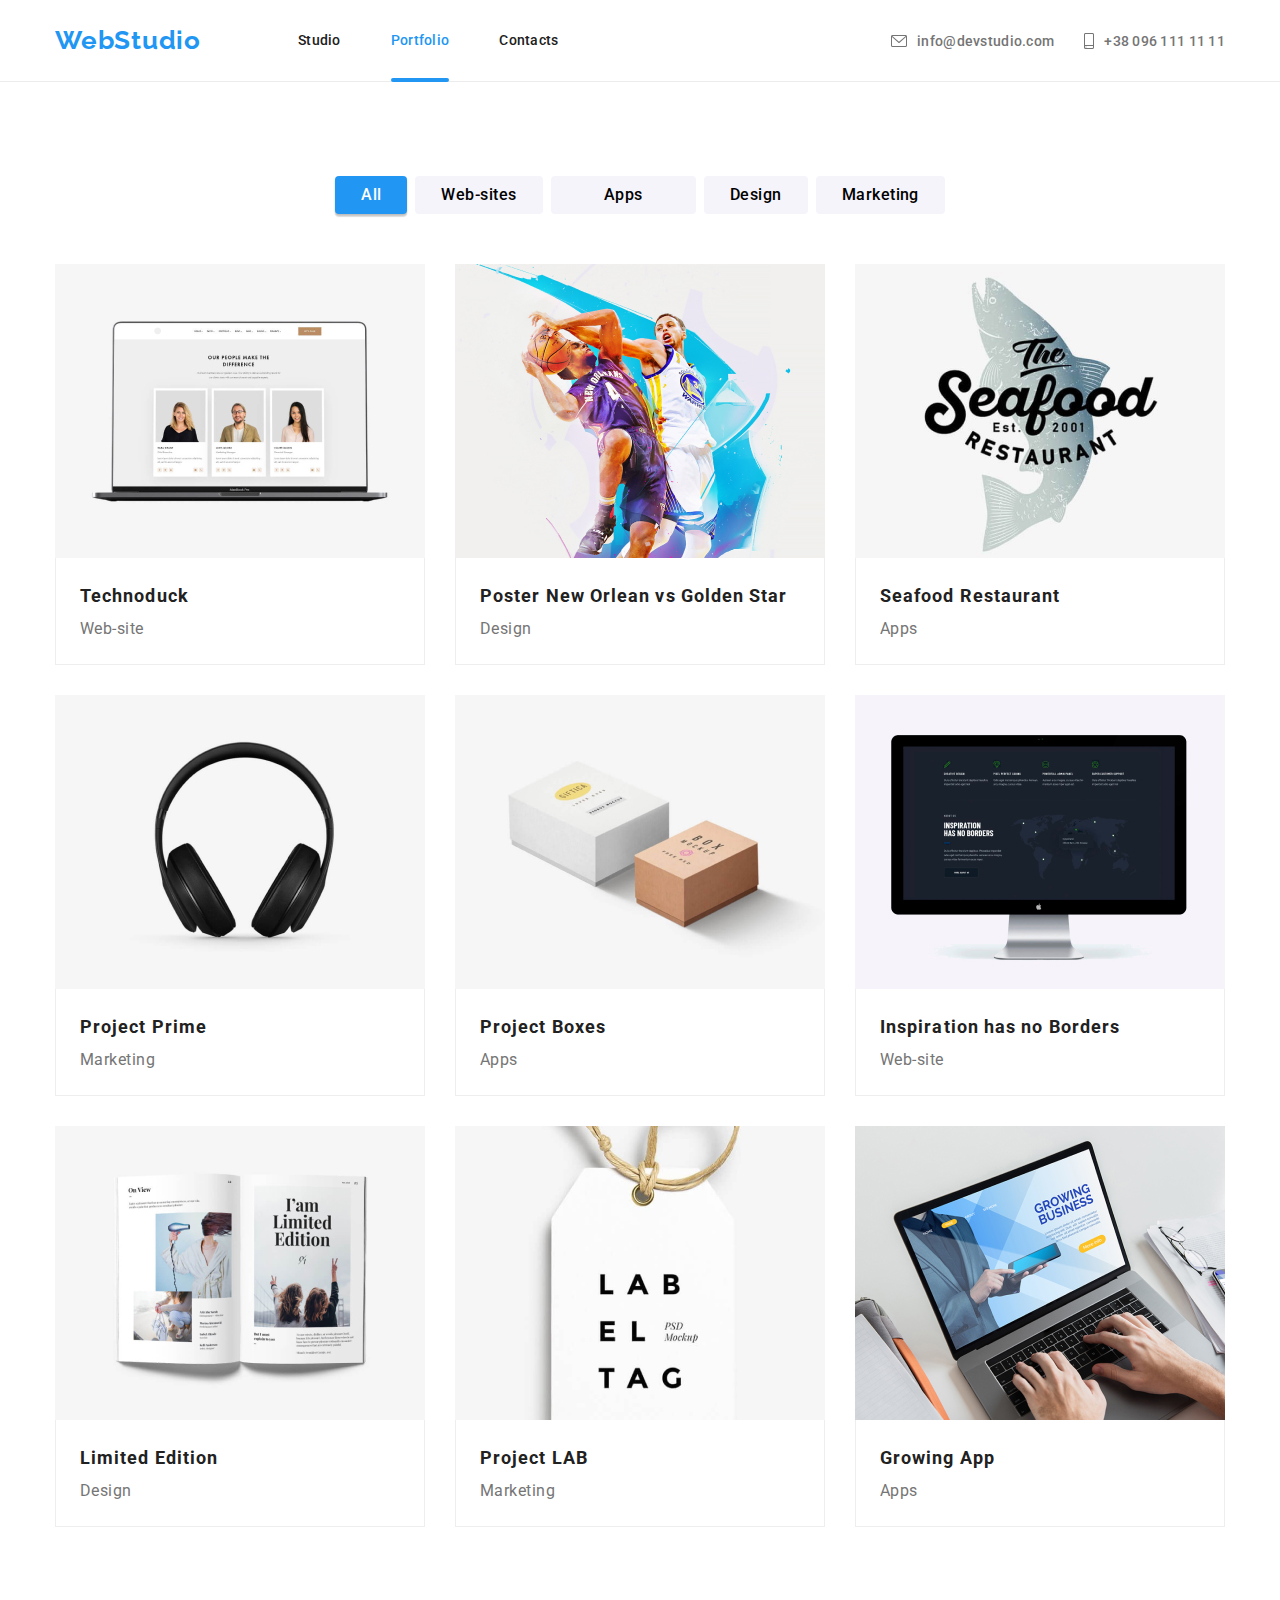
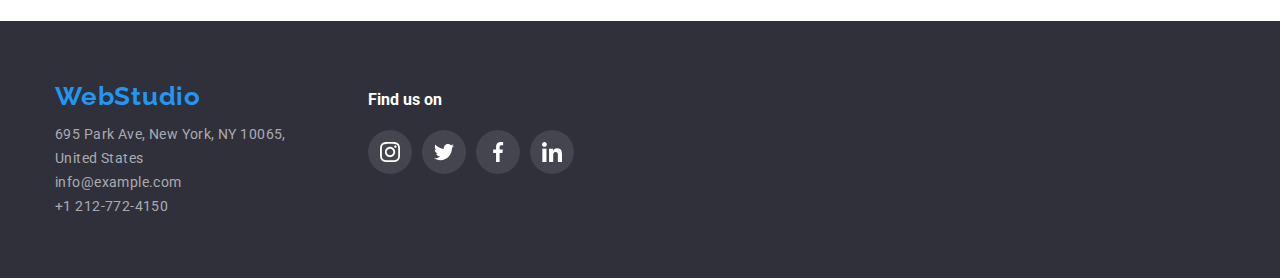
==== portfolio.html @ 7a15b4e9 "first commit for HW5" ====
<!DOCTYPE html>
<html lang="en">
  <head>
    <meta charset="UTF-8" />
    <meta http-equiv="X-UA-Compatible" content="IE=edge" />
    <meta name="viewport" content="width=device-width, initial-scale=1.0" />
    <link
      rel="stylesheet"
      href="https://cdnjs.cloudflare.com/ajax/libs/modern-normalize/1.0.0/modern-normalize.min.css"
    />
    <link rel="stylesheet" href="css/style.css" />
    <title>Document</title>
  </head>
  <body>
    <header>
      <div class="container header-container">
        <nav>
          <a href="index.html" class="logo">WebStudio</a>
          <ul class="nav_links">
            <li class="nav_links_content">
              <a href="index.html" class="nav_links_link">Studio</a>
            </li>
            <li class="nav_links_content">
              <a href="portfolio.html" class="nav_links_link link_current"
                >Portfolio</a
              >
            </li>
            <li class="nav_links_content">
              <a href="#" class="nav_links_link">Contacts</a>
            </li>
          </ul>
        </nav>
        <ul class="our-contacts">
          <li class="nav_info_content">
            <a
              href="mailto:info@devstudio.com"
              class="nav_info_link nav_links_link"
            >
              <svg class="nav-right-icon" width="16" height="12">
                <use href="./images/icons.svg#envelope"></use>
              </svg>
              info@devstudio.com</a
            >
          </li>
          <li class="nav_info_content">
            <a
              href="tel:+38 096 111 11 11"
              class="nav_info_link nav_links_link"
            >
              <svg class="nav-right-icon" width="10" height="16">
                <use href="./images/icons.svg#smartphone"></use>
              </svg>
              +38 096 111 11 11</a
            >
          </li>
        </ul>
      </div>
    </header>
    <main>
      <section class="section">
        <div class="container">
          <ul class="search-buttons">
            <li class="serach-buttons-item">
              <button type="button" class="active search-buttons-content">
                All
              </button>
            </li>
            <li class="serach-buttons-item">
              <button type="button" class="search-buttons-content">
                Web-sites
              </button>
            </li>
            <li class="serach-buttons-item">
              <button
                type="button"
                class="search-buttons-content search-buttons-apps"
              >
                Apps
              </button>
            </li>
            <li class="serach-buttons-item">
              <button type="button" class="search-buttons-content">
                Design
              </button>
            </li>
            <li class="serach-buttons-item">
              <button type="button" class="search-buttons-content">
                Marketing
              </button>
            </li>
          </ul>

          <ul class="content">
            <li class="content-item">
              <a href="/" class="content-item-link">
                <div class="content-box">
                  <div class="content-hover">
                    <p class="content-box-description">
                      Technoduck is a state-of-the-art coronavirus distribution
                      platform. Companies use this platform for digital
                      espionage and attacks on competitors' secure servers.
                    </p>
                  </div>
                </div>
                <img
                  src="images/portfolio/img1.jpg"
                  alt="image Web-site"
                  width="370px"
                />
                <div class="content-description">
                  <h3 class="content-topic">Technoduck</h3>
                  <p class="content-details">Web-site</p>
                </div>
              </a>
            </li>
            <li class="content-item">
              <a href="/" class="content-item-link">
                <div class="content-box">
                  <div class="content-hover">
                    <p class="content-box-description">
                      Poster New Orlean vs Golden Star Poster New Orlean vs
                      Golden Star
                    </p>
                  </div>
                </div>
                <img
                  src="images/portfolio/basketball.jpg"
                  alt="image Poster"
                  width="370px"
                />
                <div class="content-description">
                  <h3 class="content-topic">
                    Poster New Orlean vs Golden Star
                  </h3>
                  <p class="content-details">Design</p>
                </div>
              </a>
            </li>
            <li class="content-item">
              <a href="/" class="content-item-link">
                <div class="content-box">
                  <div class="content-hover">
                    <p class="content-box-description">
                      Seafood Restaurant Seafood Restaurant Seafood Restaurant
                      Seafood Restaurant
                    </p>
                  </div>
                </div>
                <img
                  src="images/portfolio/seafood.jpg"
                  alt="image Seafood Restaurant "
                  width="370px"
                />
                <div class="content-description">
                  <h3 class="content-topic">Seafood Restaurant</h3>
                  <p class="content-details">Apps</p>
                </div>
              </a>
            </li>
            <li class="content-item">
              <a href="/" class="content-item-link">
                <div class="content-box">
                  <div class="content-hover">
                    <p class="content-box-description">
                      Project Prime Project Prime Project Prime Project Prime
                      Project Prime
                    </p>
                  </div>
                </div>
                <img
                  src="images/portfolio/prime.jpg"
                  alt="image Project Prime"
                  width="370px"
                />
                <div class="content-description">
                  <h3 class="content-topic">Project Prime</h3>
                  <p class="content-details">Marketing</p>
                </div>
              </a>
            </li>
            <li class="content-item">
              <a href="/" class="content-item-link">
                <div class="content-box">
                  <div class="content-hover">
                    <p class="content-box-description">
                      Project Boxes Project Boxes Project Boxes Project Boxes
                    </p>
                  </div>
                </div>
                <img
                  src="images/portfolio/boxes.jpg"
                  alt="image Project Boxes"
                  width="370px"
                />
                <div class="content-description">
                  <h3 class="content-topic">Project Boxes</h3>
                  <p class="content-details">Apps</p>
                </div>
              </a>
            </li>
            <li class="content-item">
              <a href="/" class="content-item-link">
                <div class="content-box">
                  <div class="content-hover">
                    <p class="content-box-description">
                      Inspiration has no Borders Inspiration has no Borders
                      Inspiration has no Borders
                    </p>
                  </div>
                </div>
                <img
                  src="images/portfolio/website.jpg"
                  alt="image Web-site"
                  width="370px"
                />
                <div class="content-description">
                  <h3 class="content-topic">Inspiration has no Borders</h3>
                  <p class="content-details">Web-site</p>
                </div>
              </a>
            </li>
            <li class="content-item">
              <a href="/" class="content-item-link">
                <div class="content-box">
                  <div class="content-hover">
                    <p class="content-box-description">
                      Limited Edition Limited Edition Limited Edition Limited
                      Edition
                    </p>
                  </div>
                </div>
                <img
                  src="images/portfolio/design.jpg"
                  alt="image Design"
                  width="370px"
                />
                <div class="content-description">
                  <h3 class="content-topic">Limited Edition</h3>
                  <p class="content-details">Design</p>
                </div>
              </a>
            </li>
            <li class="content-item">
              <a href="/" class="content-item-link">
                <div class="content-box">
                  <div class="content-hover">
                    <p class="content-box-description">
                      Project LAB Project LAB Project LAB Project LAB Project
                      LAB
                    </p>
                  </div>
                </div>
                <img
                  src="images/portfolio/lab.jpg"
                  alt="image Project LAB"
                  width="370px"
                />
                <div class="content-description">
                  <h3 class="content-topic">Project LAB</h3>
                  <p class="content-details">Marketing</p>
                </div>
              </a>
            </li>
            <li class="content-item">
              <a href="/" class="content-item-link">
                <div class="content-box">
                  <div class="content-hover">
                    <p class="content-box-description">
                      Growing App Growing App Growing App Growing App
                    </p>
                  </div>
                </div>
                <img
                  src="images/portfolio/growing app.jpg"
                  alt="image Growing App"
                  width="370px"
                />
                <div class="content-description">
                  <h3 class="content-topic">Growing App</h3>
                  <p class="content-details">Apps</p>
                </div>
              </a>
            </li>
          </ul>
        </div>
      </section>
    </main>
    <footer>
      <div class="container footer_container">
        <div class="box1-footer">
          <a
            href="index.html"
            class="logo"
            style="margin-bottom: 10px; display: block"
            >WebStudio</a
          >

          <address>
            <ul class="address-footer">
              <li>
                <a href="#" class="address_links"
                  >695 Park Ave, New York, NY 10065,<br />
                  United States</a
                >
              </li>
              <li>
                <a href="mailto:info@example.com" class="address_links"
                  >info@example.com</a
                >
              </li>
              <li>
                <a href="tel:+1 212-772-4150" class="address_links"
                  >+1 212-772-4150</a
                >
              </li>
            </ul>
          </address>
        </div>
        <div class="social-footer">
          <h3 class="box2-footer-title">Find us on</h3>
          <ul class="footer-socail-icons">
            <li class="social-icons-footer-items">
              <a href="/" class="social-icons-footer-items-link">
                <svg width="20" height="20" class="social-icons-footer">
                  <use href="./images/icons.svg#instgram"></use>
                </svg>
              </a>
            </li>
            <li class="social-icons-footer-items">
              <a href="/" class="social-icons-footer-items-link">
                <svg width="20" height="20" class="social-icons-footer">
                  <use href="./images/icons.svg#twitter"></use>
                </svg>
              </a>
            </li>
            <li class="social-icons-footer-items">
              <a href="/" class="social-icons-footer-items-link">
                <svg width="20" height="20" class="social-icons-footer">
                  <use href="./images/icons.svg#facebook"></use>
                </svg>
              </a>
            </li>
            <li class="social-icons-footer-items">
              <a href="/" class="social-icons-footer-items-link">
                <svg width="20" height="20" class="social-icons-footer">
                  <use href="./images/icons.svg#linkedin"></use>
                </svg>
              </a>
            </li>
          </ul>
        </div>
      </div>
    </footer>
  </body>
</html>
---- css/style.css ----
@import url("https://fonts.googleapis.com/css2?family=Raleway:wght@700&family=Roboto:wght@400;500;700;900&display=swap");
:root {
  --main-color: #212121;
  --background-body: #2f303a;
  --accent-color: #2196f3;
  --color-pargraph: #757575;
  --color-buttons: #ffffff;
  --background-team: #f5f4fa;
  --hover-links-buttons: rgba(33, 150, 243, 0.8);
  --footer-links: rgb(255, 255, 255, 0.6);
  --border-portfolio: #eeeeee;
  --background-hero-body: rgba(47, 48, 58, 0.4);
  --background-wwd-img: rgba(47, 48, 58, 0.8);
  --border-icons: #afb1b8;
  --button-hero-hover: #188ce8;
  --black-color: black;
}
html {
  box-sizing: border-box;
}
*,
*::after,
*::before {
  box-sizing: inherit;
}

h1,
h2,
h3,
h4,
h5,
h6,
p {
  margin: 0;
}

body {
  color: var(--main-color);
  font-family: "Roboto", sans-serif;
  font-style: normal;
  font-size: 14px;
}

img {
  display: block;
  max-width: 100%;
  height: auto;
}
address {
  font-style: normal;
}
.link {
  text-decoration: none;
  color: inherit;
}

li {
  list-style: none;
  margin: 0;
  padding: 0;
}
a {
  text-decoration: none;
  color: inherit;
}
ul {
  padding: 0;
  margin: 0;
}
button {
  font-family: "Roboto", sans-serif;
  border: 0;
}

.container {
  width: 1200px;
  padding: 0 15px;
  margin: 0 auto;
}

/* Style For Navigation Bar */
header {
  border-bottom: 1px solid #ececec;
  padding: 25px 0;
}
/* .nav_container {
  margin-left: 219px;
} */
.header-container {
  display: flex;
  /* padding: 25px 0; */
  align-items: center;
  justify-content: space-between;
  /* position: relative; */
}
.logo {
  font-family: "Raleway", sans-serif;
  font-weight: 700;
  font-size: 26px;
  line-height: 31px;
  letter-spacing: 0.03em;
  margin-right: 97px;
  color: var(--accent-color);
}
.link_current {
  color: var(--accent-color);
  position: relative;
}
.link_current::after {
  content: "";
  position: absolute;
  /* top: 0; */
  right: 0;
  /* bottom: 0; */
  left: 0;
  border-bottom: 4px solid var(--accent-color);
  border-radius: 2px;
  /* height: inherit; */
  /* padding-bottom: 30px; */
  margin-top: 46px;
}
nav {
  display: flex;
  align-items: center;
}
.nav_links_link {
  font-weight: 500;
  line-height: 16px;
  letter-spacing: 0.02em;
  transition-property: color;
  transition-duration: 250ms;
  transition-timing-function: cubic-bezier(0.4, 0, 0.2, 1);
}
.nav_links {
  display: flex;
}

.our-contacts {
  display: flex;
}
.nav_links_content:not(:last-child) {
  margin-right: 50px;
}
.nav_info_content:not(:last-child) {
  margin-right: 30px;
}
.nav_info_link {
  color: var(--color-pargraph);
  display: flex;
  align-items: center;
  cursor: pointer;
  outline: none;
}
.nav-right-icon {
  margin-right: 10px;
  fill: currentColor;
}

.nav_links_link:hover,
.nav_links_link:focus {
  color: var(--accent-color);
}
/* Style For Hero Section */
.section {
  padding-top: 94px;
  padding-bottom: 94px;
}
.first_section {
  padding: 200px 0;
  background-color: var(--background-hero-body);
  background: url("../images/title-background.jpg");
  background-repeat: no-repeat;
  background-position: 50% 50%;
}
.hero_container {
  display: flex;
  flex-direction: column;
  align-items: center;
}
.first_section .hero-topic {
  color: var(--color-buttons);
  font-weight: 900;
  font-size: 44px;
  line-height: 60px;
  text-align: center;
  letter-spacing: 0.06em;
  text-transform: uppercase;
  margin-bottom: 30px;
}
.first_section .hero-button {
  background: var(--accent-color);
  color: var(--color-buttons);
  cursor: pointer;
  font-weight: 700;
  font-size: 16px;
  line-height: 30px;
  letter-spacing: 0.06em;
  border-radius: 4px;
  padding: 10px 19px;
  transition-property: background-color;
  transition-duration: 250ms;
  transition-timing-function: cubic-bezier(0.4, 0, 0.2, 1);
}
.first_section .hero-button:hover,
.first_section .hero-button:focus {
  background-color: var(--button-hero-hover);
}
.features {
  display: flex;
}
.features-content:not(:last-child) {
  margin-right: 30px;
}
.feature-icon-container {
  margin-bottom: 30px;
  background-color: var(--background-team);
  text-align: center;
  border-radius: 4px;
  padding: 25px 100px;
}

.features .features-topic {
  width: 270px;
  font-weight: 700;
  line-height: 16px;
  font-size: 14px;
  letter-spacing: 0.03em;
  text-transform: uppercase;
  margin-bottom: 10px;
}
.features .features-details {
  width: 270px;
  font-weight: 400;
  line-height: 24px;
  font-size: 14px;
  letter-spacing: 0.03em;
  color: var(--color-pargraph);
}
.wwd_section {
  padding-top: 0;
}
.section-title {
  font-weight: 700;
  font-size: 36px;
  line-height: 42px;
  text-align: center;
  letter-spacing: 0.03em;
  margin-bottom: 50px;
}
.wwd {
  display: flex;
}
.wwd_content:not(:last-child) {
  margin-right: 30px;
}
.wwd_content {
  position: relative;
}
.wwd-details {
  position: absolute;
  background: var(--background-wwd-img);
  width: 370px;
  /* height: 70px; */
  bottom: 0;
}
.wwd-details-text {
  font-weight: 700;
  font-size: 14px;
  line-height: 16px;
  text-align: center;
  letter-spacing: 0.03em;
  text-transform: uppercase;
  color: var(--color-buttons);
  margin: 0;
  padding: 27px;
}
.team {
  background-color: var(--background-team);
  width: 100%;
  height: 648px;
}
.our-team {
  display: flex;
}
.our-team-card {
  background: var(--color-buttons);
  border-radius: 0px 0px 4px 4px;
  width: 270px;
  box-shadow: 0px 1px 3px rgba(0, 0, 0, 0.12), 0px 1px 1px rgba(0, 0, 0, 0.14),
    0px 2px 1px rgba(0, 0, 0, 0.2);
  padding-bottom: 30px;
}
.our-team-card:not(:last-child) {
  margin-right: 30px;
}
.our-team-card-img {
  margin-bottom: 30px;
}
.our-team .member-name {
  font-weight: 500;
  font-size: 16px;
  line-height: 19px;
  text-align: center;
  letter-spacing: 0.03em;
  margin-bottom: 10px;
}
.our-team .member-job {
  font-weight: 400;
  font-size: 16px;
  line-height: 19px;
  text-align: center;
  letter-spacing: 0.03em;
  margin-bottom: 16px;
  color: var(--color-pargraph);
}
.social-icons {
  fill: currentColor;
}
.social-icons-items-link {
  height: 44px;
  width: 44px;
  color: var(--border-icons);
  display: flex;
  align-items: center;
  justify-content: center;
  outline: none;
  transition-property: background-color, border-radius, color;
  transition-duration: 250ms;
  transition-timing-function: cubic-bezier(0.4, 0, 0.2, 1);
}
.social-icons-items:not(:last-child) {
  margin-right: 10px;
}
.social-icons-items-link:hover,
.social-icons-items-link:focus {
  background-color: var(--accent-color);
  cursor: pointer;
  border-radius: 50%;
  color: var(--color-buttons);
}
.member-socail-icons {
  padding: 0 32px;
  display: flex;
}
.client {
  display: flex;
}
.customer-icons {
  padding: 16px 32px;
  fill: currentColor;
}
.customer-icons-items {
  border: 1px solid var(--border-icons);
  border-radius: 4px;
  color: var(--border-icons);
  width: 170px;
  height: 92px;
  background-color: var(--color-buttons);
  outline: none;
  transition-property: border, color;
  transition-duration: 250ms;
  transition-timing-function: cubic-bezier(0.4, 0, 0.2, 1);
}
.customer-icons-items:not(:last-child) {
  margin-right: 30px;
}
.customer-icons-items:hover,
.customer-icons-items:focus {
  border: 1px solid var(--accent-color);
  cursor: pointer;
  color: var(--accent-color);
}
footer {
  background-color: var(--background-body);
  color: var(--color-buttons);
  padding: 60px 0;
}
.footer_container {
  display: flex;
  align-items: baseline;
}
.box2-footer-title {
  margin-bottom: 20px;
}
.box1-footer {
  margin-right: 70px;
}
.footer-socail-icons {
  display: flex;
}
.social-icons-footer-items-link {
  border-radius: 50%;
  background: rgba(255, 255, 255, 0.1);
  height: 44px;
  width: 44px;
  display: flex;
  align-items: center;
  justify-content: center;
  outline: none;
  transition-property: background;
  transition-duration: 250ms;
  transition-timing-function: cubic-bezier(0.4, 0, 0.2, 1);
}
.social-icons-footer-items:not(:last-child) {
  margin-right: 10px;
}
.social-icons-footer {
  fill: currentColor;
}
.social-icons-footer-items-link:hover,
.social-icons-footer-items-link:focus {
  background: var(--accent-color);
}

footer address {
  font-weight: 400;
  line-height: 24px;
  letter-spacing: 0.03em;
  color: var(--footer-links);
}
.address_links {
  transition-property: color;
  transition-duration: 250ms;
  transition-timing-function: cubic-bezier(0.4, 0, 0.2, 1);
}
.address_links:hover,
.address_links:focus {
  color: var(--color-buttons);
}
.search-buttons {
  display: flex;
  justify-content: center;
  align-items: center;
  margin-bottom: 50px;
}
.serach-buttons-item:not(:last-child) {
  margin-right: 8px;
}
.search-buttons .search-buttons-content {
  background: var(--background-team);
  border: none;
  font-weight: 500;
  font-size: 16px;
  line-height: 26px;
  text-align: center;
  letter-spacing: 0.03em;
  padding: 6px 26px;
  border-radius: 4px;
  transition-property: background-color, color, box-shadow;
  transition-duration: 250ms;
  transition-timing-function: cubic-bezier(0.4, 0, 0.2, 1);
}
.search-buttons .search-buttons-apps {
  padding: 6px 53px;
}

.search-buttons-content:hover,
.search-buttons-content:focus {
  background-color: var(--accent-color);
  color: var(--color-buttons);
  box-shadow: 0px 3px 1px rgba(0, 0, 0, 0.1), 0px 1px 2px rgba(0, 0, 0, 0.08),
    0px 2px 2px rgba(0, 0, 0, 0.12);
  outline: none;
  cursor: pointer;
}

.search-buttons .active {
  background-color: var(--accent-color);
  color: var(--color-buttons);
  box-shadow: 0px 3px 1px rgba(0, 0, 0, 0.1), 0px 1px 2px rgba(0, 0, 0, 0.08),
    0px 2px 2px rgba(0, 0, 0, 0.12);
}
.content {
  display: flex;
  flex-wrap: wrap;
  margin-top: -30px;
  margin-left: -30px;
}
.content-item {
  margin-top: 30px;
  margin-left: 30px;
}
.content-item-link {
  display: block;
  transition-property: box-shadow;
  transition-duration: 250ms;
  transition-timing-function: cubic-bezier(0.4, 0, 0.2, 1);
}
.content-box {
  position: absolute;
  width: 370px;
  height: 294px;
  overflow: hidden;
}

.content-hover {
  width: 100%;
  height: 100%;
  background: rgba(33, 150, 243, 0.9);
  transform: translateY(100%);
  transition: transform 250ms cubic-bezier(0.4, 0, 0.2, 1);
}
.content-box-description {
  color: #ffffff;
  position: absolute;
  top: 63px;
  left: 24px;
  padding-right: 24px;
  padding-left: 24px;
  font-weight: 400;
  font-size: 18px;
  line-height: 28px;
  height: 140px;
  letter-spacing: 0.03em;
}
.content-box:hover .content-hover {
  transform: translateY(0);
}
.content-item-link:hover,
.content-item-link:focus {
  box-shadow: 0px 1px 1px rgba(0, 0, 0, 0.12), 0px 4px 4px rgba(0, 0, 0, 0.06),
    1px 4px 6px rgba(0, 0, 0, 0.16);
  outline: none;
}
.content-description {
  padding: 20px 24px;
  border: 1px solid var(--border-portfolio);
  border-top: none;
}
.content .content-topic {
  font-weight: 700;
  font-size: 18px;
  line-height: 36px;
  letter-spacing: 0.06em;
}

.content .content-details {
  font-weight: 400;
  font-size: 16px;
  line-height: 30px;
  letter-spacing: 0.03em;
  color: var(--color-pargraph);
}

.modal-container {
  position: fixed;
  top: 0;
  left: 0;
  height: 100%;
  width: 100%;
  background: rgba(0, 0, 0, 0.2);
  display: flex;
  align-items: center;
  justify-content: center;
  opacity: 0;
  pointer-events: none;
  visibility: hidden;
  z-index: 1;
}
.modal-container.is-hidden {
  opacity: 1;
  visibility: visible;
  pointer-events: fill;
}
.modal-content {
  background: var(--color-buttons);
  box-shadow: 0px 1px 3px rgba(0, 0, 0, 0.12), 0px 1px 1px rgba(0, 0, 0, 0.14),
    0px 2px 1px rgba(0, 0, 0, 0.2);
  border-radius: 4px;
  /* width: 35%;
  height: 70%; */
  margin: auto;
  width: 528px;
  height: 581px;
  position: relative;
  /* position: absolute;
  top: 50%;
  left: 50%; */
}
.close-tab-icon {
  padding: 6px;
  background: var(--color-buttons);
  border: 1px solid rgba(0, 0, 0, 0.1);
  border-radius: 50%;
  position: absolute;
  top: 8px;
  right: 8px;
  color: var(--black-color);
  display: flex;
  align-items: center;
  justify-content: center;
  height: 30px;
  width: 30px;
}
.close-tab {
  fill: currentColor;
}
.close-tab-icon:hover {
  color: var(--accent-color);
  cursor: pointer;
  border: 1px solid var(--accent-color);
}
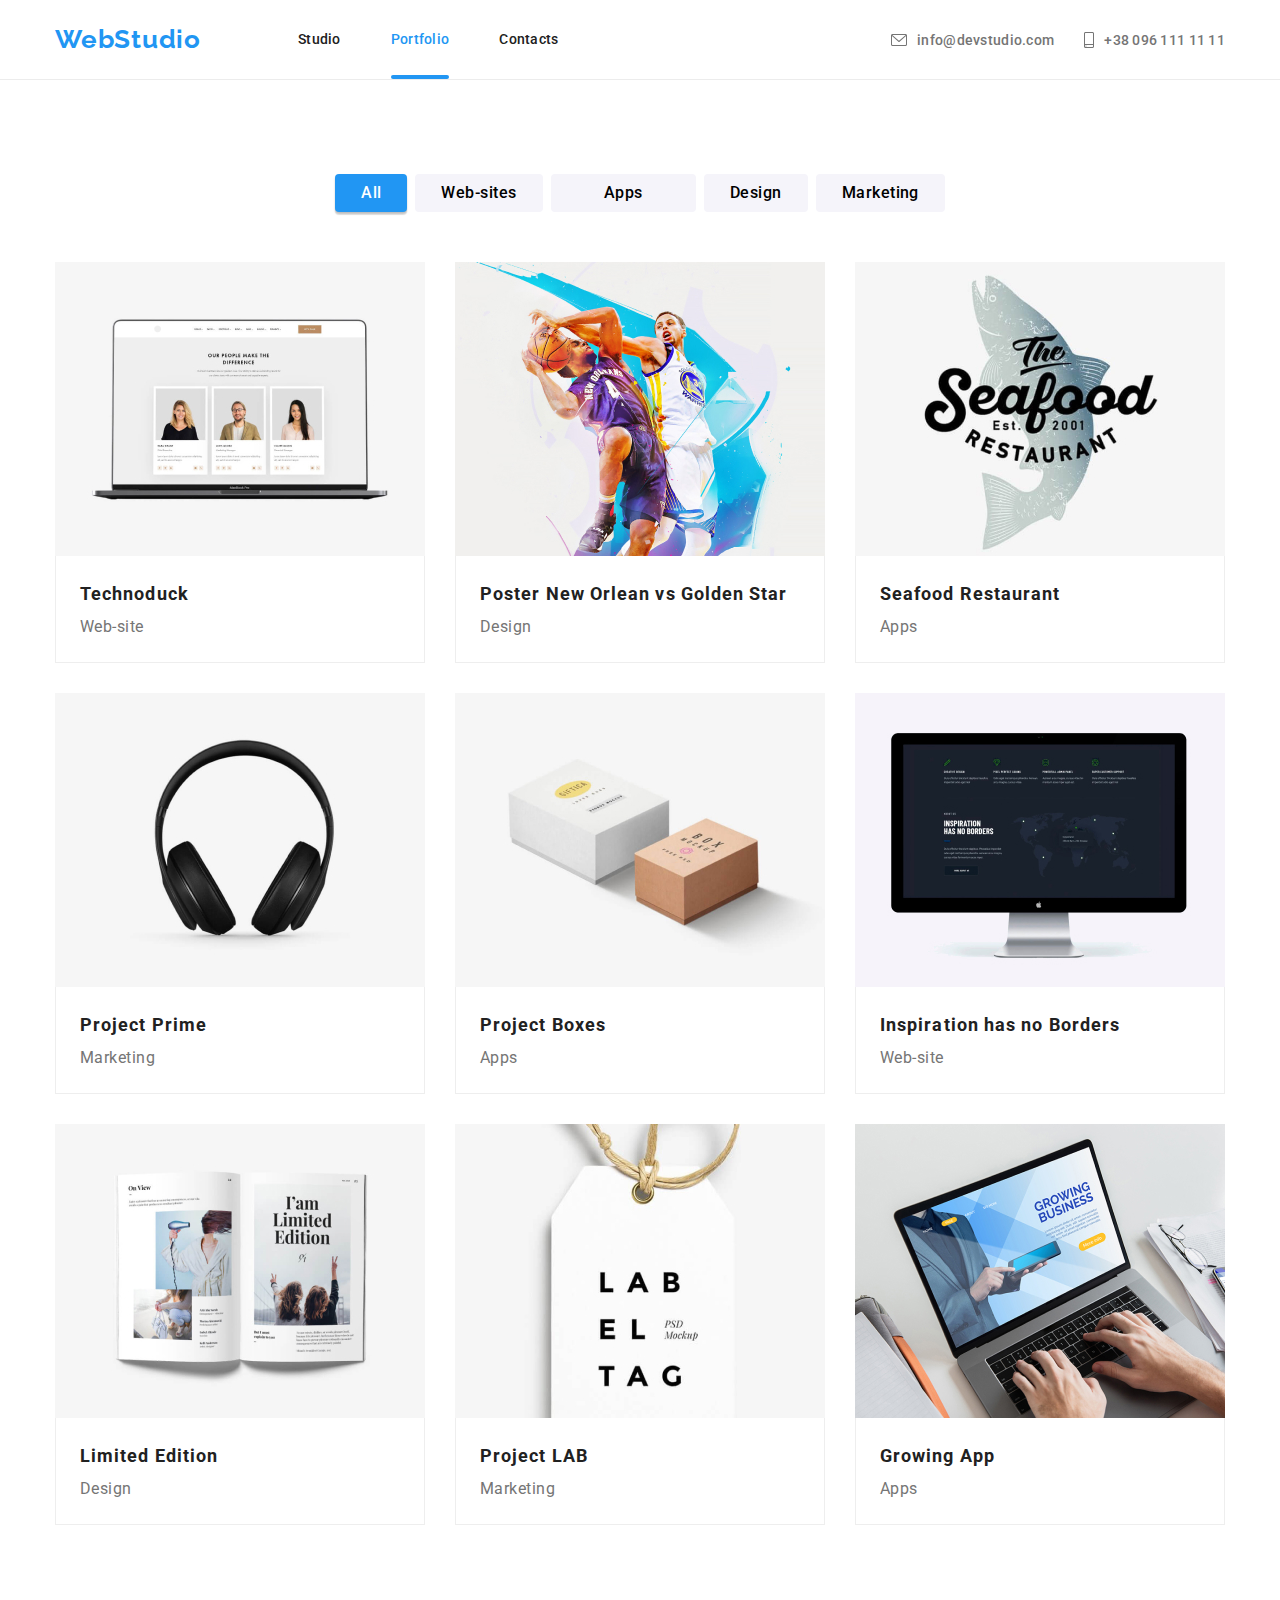
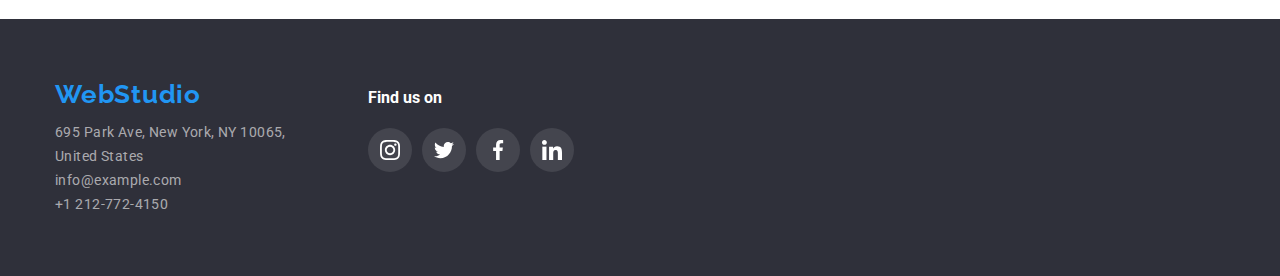
==== commit 5adfcc6f: "add animation" ====
--- a/portfolio.html
+++ b/portfolio.html
@@ -101,12 +101,12 @@
                       espionage and attacks on competitors' secure servers.
                     </p>
                   </div>
-                </div>
-                <img
-                  src="images/portfolio/img1.jpg"
-                  alt="image Web-site"
-                  width="370px"
-                />
+                  <img
+                    src="images/portfolio/img1.jpg"
+                    alt="image Web-site"
+                    width="370px"
+                  />
+                </div>
                 <div class="content-description">
                   <h3 class="content-topic">Technoduck</h3>
                   <p class="content-details">Web-site</p>
@@ -122,12 +122,13 @@
                       Golden Star
                     </p>
                   </div>
-                </div>
-                <img
-                  src="images/portfolio/basketball.jpg"
-                  alt="image Poster"
-                  width="370px"
-                />
+                  <img
+                    src="images/portfolio/basketball.jpg"
+                    alt="image Poster"
+                    width="370px"
+                  />
+                </div>
+
                 <div class="content-description">
                   <h3 class="content-topic">
                     Poster New Orlean vs Golden Star
@@ -145,12 +146,13 @@
                       Seafood Restaurant
                     </p>
                   </div>
-                </div>
-                <img
-                  src="images/portfolio/seafood.jpg"
-                  alt="image Seafood Restaurant "
-                  width="370px"
-                />
+                  <img
+                    src="images/portfolio/seafood.jpg"
+                    alt="image Seafood Restaurant "
+                    width="370px"
+                  />
+                </div>
+
                 <div class="content-description">
                   <h3 class="content-topic">Seafood Restaurant</h3>
                   <p class="content-details">Apps</p>
@@ -166,12 +168,13 @@
                       Project Prime
                     </p>
                   </div>
-                </div>
-                <img
-                  src="images/portfolio/prime.jpg"
-                  alt="image Project Prime"
-                  width="370px"
-                />
+                  <img
+                    src="images/portfolio/prime.jpg"
+                    alt="image Project Prime"
+                    width="370px"
+                  />
+                </div>
+
                 <div class="content-description">
                   <h3 class="content-topic">Project Prime</h3>
                   <p class="content-details">Marketing</p>
@@ -186,12 +189,13 @@
                       Project Boxes Project Boxes Project Boxes Project Boxes
                     </p>
                   </div>
-                </div>
-                <img
-                  src="images/portfolio/boxes.jpg"
-                  alt="image Project Boxes"
-                  width="370px"
-                />
+                  <img
+                    src="images/portfolio/boxes.jpg"
+                    alt="image Project Boxes"
+                    width="370px"
+                  />
+                </div>
+
                 <div class="content-description">
                   <h3 class="content-topic">Project Boxes</h3>
                   <p class="content-details">Apps</p>
@@ -207,12 +211,13 @@
                       Inspiration has no Borders
                     </p>
                   </div>
-                </div>
-                <img
-                  src="images/portfolio/website.jpg"
-                  alt="image Web-site"
-                  width="370px"
-                />
+                  <img
+                    src="images/portfolio/website.jpg"
+                    alt="image Web-site"
+                    width="370px"
+                  />
+                </div>
+
                 <div class="content-description">
                   <h3 class="content-topic">Inspiration has no Borders</h3>
                   <p class="content-details">Web-site</p>
@@ -228,12 +233,13 @@
                       Edition
                     </p>
                   </div>
-                </div>
-                <img
-                  src="images/portfolio/design.jpg"
-                  alt="image Design"
-                  width="370px"
-                />
+                  <img
+                    src="images/portfolio/design.jpg"
+                    alt="image Design"
+                    width="370px"
+                  />
+                </div>
+
                 <div class="content-description">
                   <h3 class="content-topic">Limited Edition</h3>
                   <p class="content-details">Design</p>
@@ -249,12 +255,13 @@
                       LAB
                     </p>
                   </div>
-                </div>
-                <img
-                  src="images/portfolio/lab.jpg"
-                  alt="image Project LAB"
-                  width="370px"
-                />
+                  <img
+                    src="images/portfolio/lab.jpg"
+                    alt="image Project LAB"
+                    width="370px"
+                  />
+                </div>
+
                 <div class="content-description">
                   <h3 class="content-topic">Project LAB</h3>
                   <p class="content-details">Marketing</p>
@@ -269,12 +276,13 @@
                       Growing App Growing App Growing App Growing App
                     </p>
                   </div>
-                </div>
-                <img
-                  src="images/portfolio/growing app.jpg"
-                  alt="image Growing App"
-                  width="370px"
-                />
+                  <img
+                    src="images/portfolio/growing app.jpg"
+                    alt="image Growing App"
+                    width="370px"
+                  />
+                </div>
+
                 <div class="content-description">
                   <h3 class="content-topic">Growing App</h3>
                   <p class="content-details">Apps</p>
--- a/css/style.css
+++ b/css/style.css
@@ -81,7 +81,7 @@
 /* Style For Navigation Bar */
 header {
   border-bottom: 1px solid #ececec;
-  padding: 25px 0;
+  /* padding: 25px 0; */
 }
 /* .nav_container {
   margin-left: 219px;
@@ -111,13 +111,13 @@
   position: absolute;
   /* top: 0; */
   right: 0;
-  /* bottom: 0; */
+  bottom: -1px;
   left: 0;
   border-bottom: 4px solid var(--accent-color);
   border-radius: 2px;
   /* height: inherit; */
   /* padding-bottom: 30px; */
-  margin-top: 46px;
+  /* margin-top: 46px; */
 }
 nav {
   display: flex;
@@ -130,6 +130,7 @@
   transition-property: color;
   transition-duration: 250ms;
   transition-timing-function: cubic-bezier(0.4, 0, 0.2, 1);
+  padding: 32px 0 31px 0;
 }
 .nav_links {
   display: flex;
@@ -256,13 +257,6 @@
 .wwd_content {
   position: relative;
 }
-.wwd-details {
-  position: absolute;
-  background: var(--background-wwd-img);
-  width: 370px;
-  /* height: 70px; */
-  bottom: 0;
-}
 .wwd-details-text {
   font-weight: 700;
   font-size: 14px;
@@ -273,6 +267,11 @@
   color: var(--color-buttons);
   margin: 0;
   padding: 27px;
+  position: absolute;
+  background: var(--background-wwd-img);
+  width: 100%;
+  /* height: 70px; */
+  bottom: 0;
 }
 .team {
   background-color: var(--background-team);
@@ -324,7 +323,8 @@
   align-items: center;
   justify-content: center;
   outline: none;
-  transition-property: background-color, border-radius, color;
+  border-radius: 50%;
+  transition-property: background-color, color;
   transition-duration: 250ms;
   transition-timing-function: cubic-bezier(0.4, 0, 0.2, 1);
 }
@@ -335,7 +335,6 @@
 .social-icons-items-link:focus {
   background-color: var(--accent-color);
   cursor: pointer;
-  border-radius: 50%;
   color: var(--color-buttons);
 }
 .member-socail-icons {
@@ -487,13 +486,12 @@
   transition-timing-function: cubic-bezier(0.4, 0, 0.2, 1);
 }
 .content-box {
+  position: relative;
+  overflow: hidden;
+}
+
+.content-hover {
   position: absolute;
-  width: 370px;
-  height: 294px;
-  overflow: hidden;
-}
-
-.content-hover {
   width: 100%;
   height: 100%;
   background: rgba(33, 150, 243, 0.9);
@@ -502,18 +500,15 @@
 }
 .content-box-description {
   color: #ffffff;
-  position: absolute;
-  top: 63px;
-  left: 24px;
-  padding-right: 24px;
-  padding-left: 24px;
+  padding: 60px 24px;
   font-weight: 400;
   font-size: 18px;
   line-height: 28px;
   height: 140px;
   letter-spacing: 0.03em;
 }
-.content-box:hover .content-hover {
+.content-item-link:hover .content-hover,
+.content-item-link:focus .content-hover {
   transform: translateY(0);
 }
 .content-item-link:hover,
@@ -556,29 +551,25 @@
   pointer-events: none;
   visibility: hidden;
   z-index: 1;
+  /* transition: opacity 250ms cubic-bezier(0.4, 0, 0.2, 1); */
 }
 .modal-container.is-hidden {
   opacity: 1;
   visibility: visible;
   pointer-events: fill;
+  transition: opacity 250ms cubic-bezier(0.4, 0, 0.2, 1);
 }
 .modal-content {
   background: var(--color-buttons);
   box-shadow: 0px 1px 3px rgba(0, 0, 0, 0.12), 0px 1px 1px rgba(0, 0, 0, 0.14),
     0px 2px 1px rgba(0, 0, 0, 0.2);
   border-radius: 4px;
-  /* width: 35%;
-  height: 70%; */
   margin: auto;
   width: 528px;
   height: 581px;
   position: relative;
-  /* position: absolute;
-  top: 50%;
-  left: 50%; */
 }
 .close-tab-icon {
-  padding: 6px;
   background: var(--color-buttons);
   border: 1px solid rgba(0, 0, 0, 0.1);
   border-radius: 50%;
@@ -591,12 +582,15 @@
   justify-content: center;
   height: 30px;
   width: 30px;
+  transition: color 250ms cubic-bezier(0.4, 0, 0.2, 1);
+  /* transition: all 250ms cubic-bezier(0.4, 0, 0.2, 1); */
 }
 .close-tab {
   fill: currentColor;
 }
-.close-tab-icon:hover {
+.close-tab-icon:hover,
+.close-tab-icon:focus {
   color: var(--accent-color);
   cursor: pointer;
-  border: 1px solid var(--accent-color);
-}
+  /* border: 1px solid var(--accent-color); */
+}
